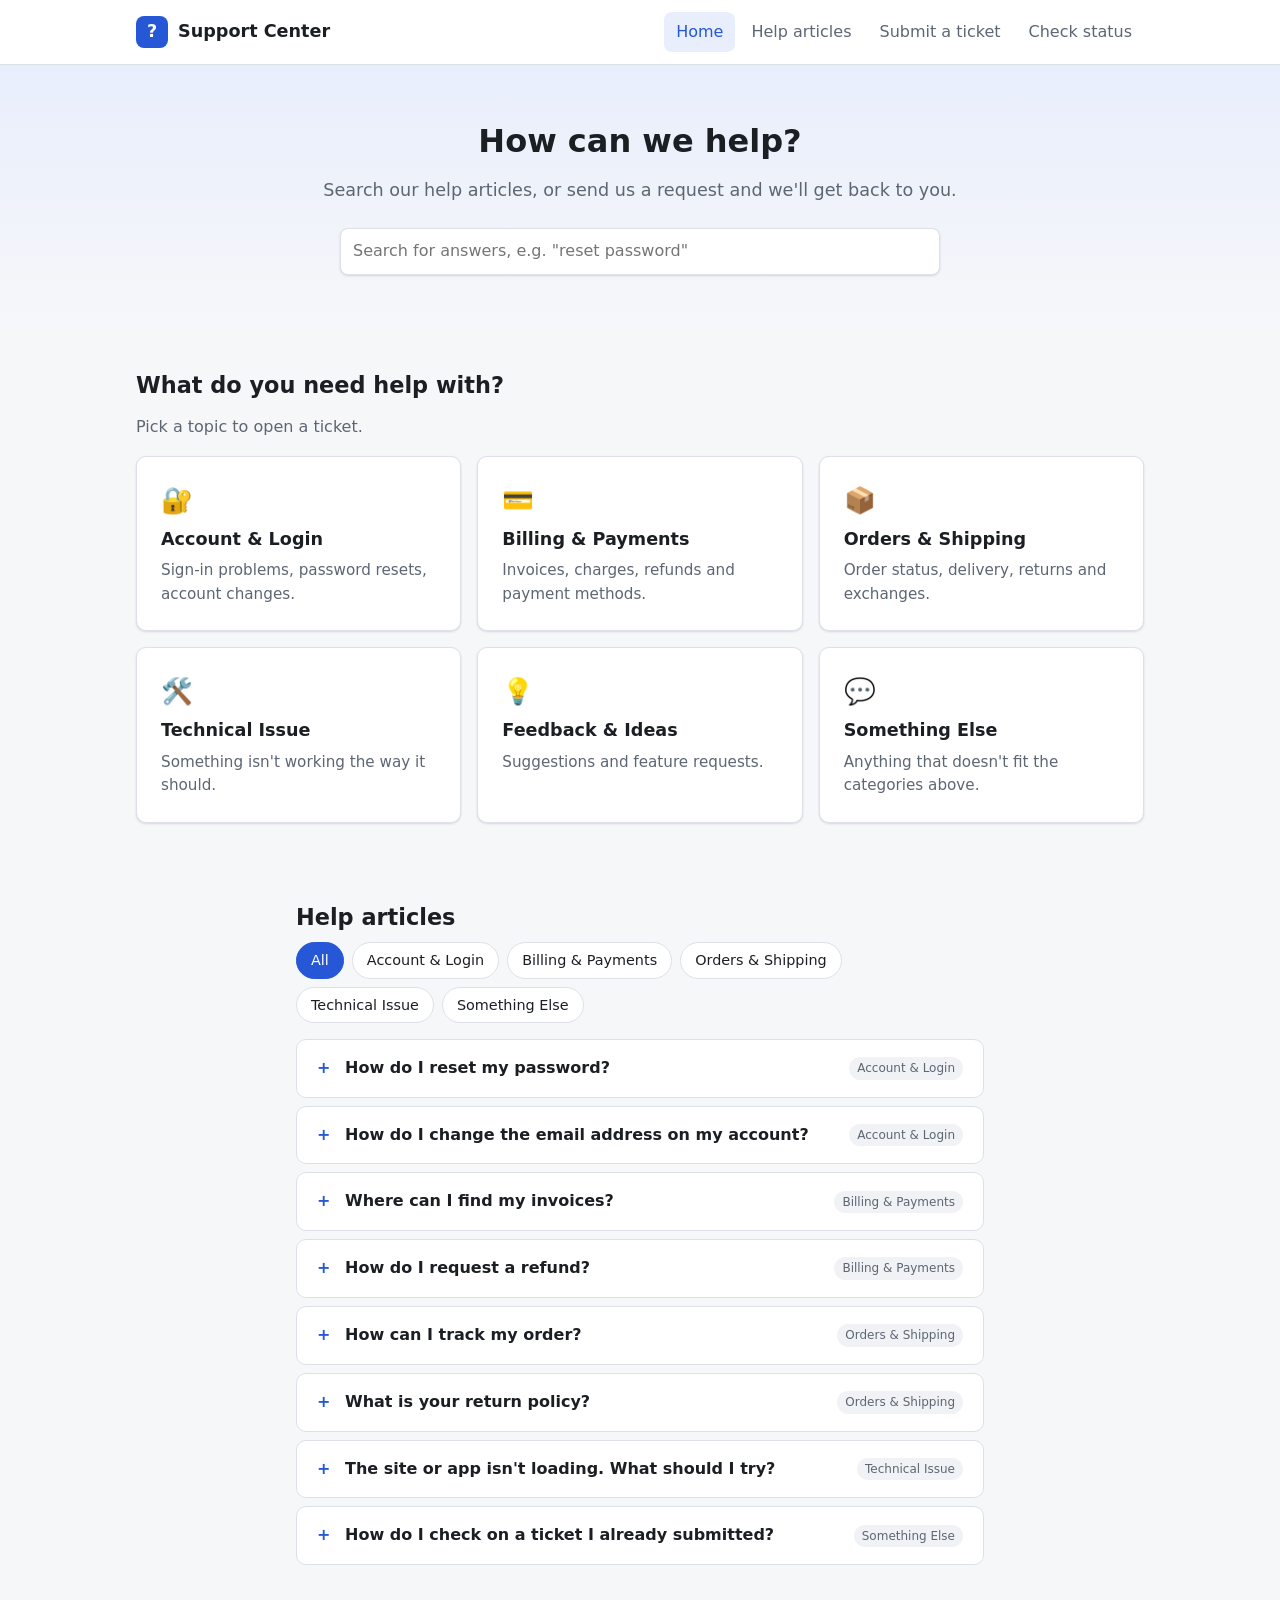
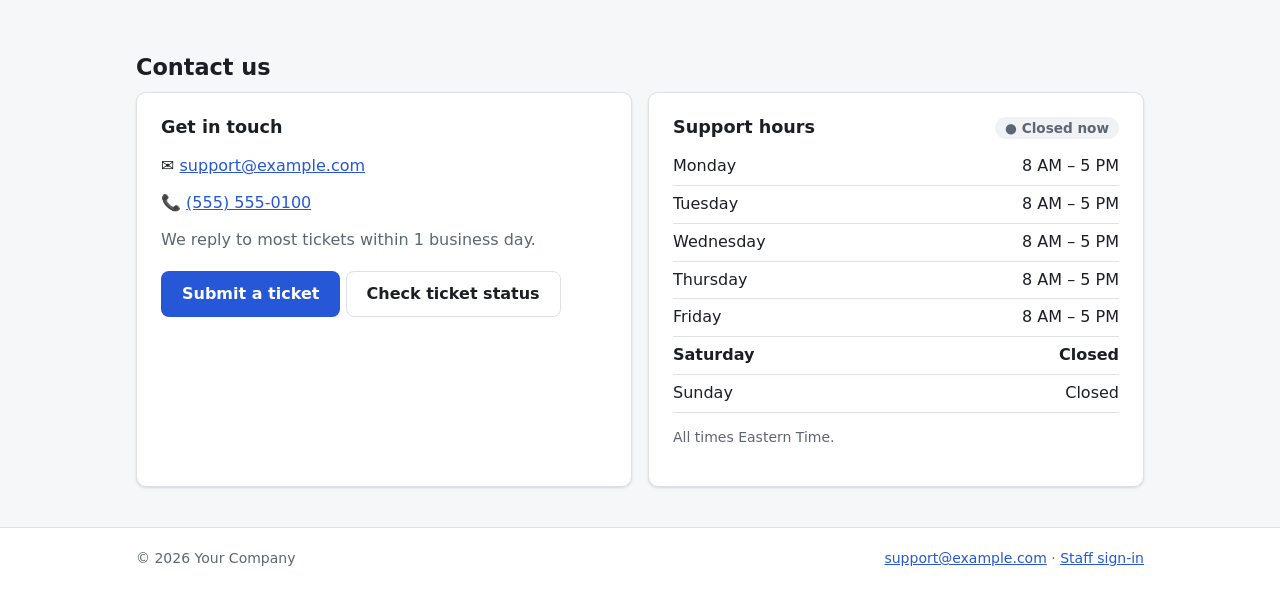
==== index.html @ 33b0af4a "Helpdesk site: help articles, ticket form, status lookup, staff queue Co-Authored-By: Claude Opus 5." ====
<!doctype html>
<html lang="en">
<head>
  <meta charset="utf-8">
  <meta name="viewport" content="width=device-width, initial-scale=1">
  <title></title>
  <link rel="stylesheet" href="assets/style.css">
</head>
<body>
  <header id="site-header" class="site-header"></header>

  <main>
    <section class="hero">
      <div class="container narrow">
        <h1>How can we help?</h1>
        <p>Search our help articles, or send us a request and we'll get back to you.</p>
        <div class="search-box">
          <input id="search" type="search" placeholder="Search for answers, e.g. &quot;reset password&quot;" aria-label="Search help articles">
          <div id="search-results" class="search-results"></div>
        </div>
      </div>
    </section>

    <section class="section">
      <div class="container">
        <h2>What do you need help with?</h2>
        <p class="muted">Pick a topic to open a ticket.</p>
        <div id="categories" class="grid"></div>
      </div>
    </section>

    <section class="section" id="faq">
      <div class="container narrow">
        <h2>Help articles</h2>
        <div id="faq-filters" class="faq-filters"></div>
        <div id="faq-list"></div>
      </div>
    </section>

    <section class="section" id="contact">
      <div class="container">
        <h2>Contact us</h2>
        <div class="two-col">
          <div class="card">
            <h3>Get in touch</h3>
            <ul id="contact-list" class="contact-list"></ul>
            <a class="btn btn-primary" href="submit.html">Submit a ticket</a>
            <a class="btn btn-secondary" href="status.html">Check ticket status</a>
          </div>
          <div class="card">
            <h3 style="display:flex;justify-content:space-between;align-items:center">Support hours <span id="open-badge"></span></h3>
            <div id="hours"></div>
          </div>
        </div>
      </div>
    </section>
  </main>

  <footer id="site-footer" class="site-footer"></footer>

  <script src="assets/config.js"></script>
  <script src="assets/faq.js"></script>
  <script src="assets/app.js"></script>
  <script>
    renderChrome("home");

    document.getElementById("categories").innerHTML = CFG.categories
      .map((c) => `<a class="card cat-card" href="submit.html?category=${encodeURIComponent(c.id)}">
        <span class="cat-icon" aria-hidden="true">${c.icon}</span>
        <h3>${esc(c.name)}</h3><p>${esc(c.description)}</p></a>`)
      .join("");

    // Hero search
    const searchInput = document.getElementById("search");
    const searchResults = document.getElementById("search-results");
    searchInput.addEventListener("input", () => {
      const q = searchInput.value.trim();
      if (!q) { searchResults.innerHTML = ""; return; }
      const hits = searchFaq(q, 5);
      searchResults.innerHTML = hits.length
        ? hits.map(faqItemHtml).join("")
        : `<div class="card">No articles match “${esc(q)}”. <a href="submit.html">Submit a ticket</a> and we'll help.</div>`;
    });

    // FAQ list with category filter (only categories that have articles)
    let activeCat = "all";
    const usedCats = CFG.categories.filter((c) => HELPDESK_FAQ.some((f) => f.category === c.id));
    const filters = document.getElementById("faq-filters");
    function renderFaq() {
      filters.innerHTML = [{ id: "all", name: "All" }, ...usedCats]
        .map((c) => `<button class="chip" data-cat="${esc(c.id)}" aria-pressed="${c.id === activeCat}">${esc(c.name)}</button>`)
        .join("");
      document.getElementById("faq-list").innerHTML = HELPDESK_FAQ
        .filter((f) => activeCat === "all" || f.category === activeCat)
        .map(faqItemHtml)
        .join("");
    }
    filters.addEventListener("click", (e) => {
      const btn = e.target.closest(".chip");
      if (btn) { activeCat = btn.dataset.cat; renderFaq(); }
    });
    renderFaq();

    // Contact and hours
    document.getElementById("contact-list").innerHTML = `
      <li>✉️ <a href="mailto:${esc(CFG.contact.email)}">${esc(CFG.contact.email)}</a></li>
      <li>📞 <a href="tel:${esc(CFG.contact.phone.replace(/[^\d+]/g, ""))}">${esc(CFG.contact.phone)}</a></li>
      <li class="muted">${esc(CFG.contact.responseTime)}</li>`;
    document.getElementById("hours").innerHTML = hoursTableHtml();
    document.getElementById("open-badge").innerHTML = openBadgeHtml();
  </script>
</body>
</html>
---- assets/style.css ----
:root {
  --bg: #f6f7f9;
  --surface: #ffffff;
  --surface-2: #f0f2f5;
  --border: #dde1e7;
  --text: #1b1f24;
  --muted: #5d6673;
  --accent: #2557d6;
  --accent-hover: #1c46b3;
  --accent-soft: #e8eefc;
  --on-accent: #ffffff;
  --ok: #1d7a46;
  --ok-soft: #e3f4ea;
  --warn: #8a5a00;
  --warn-soft: #fff4dc;
  --danger: #b42318;
  --danger-soft: #fdecea;
  --radius: 10px;
  --shadow: 0 1px 2px rgba(16, 24, 40, 0.06), 0 1px 3px rgba(16, 24, 40, 0.08);
  color-scheme: light;
}

@media (prefers-color-scheme: dark) {
  :root {
    --bg: #111418;
    --surface: #1a1e24;
    --surface-2: #232830;
    --border: #2f353e;
    --text: #e8eaed;
    --muted: #9aa3ae;
    --accent: #6b93ff;
    --accent-hover: #87a7ff;
    --accent-soft: #1f2a44;
    --on-accent: #0b1020;
    --ok: #5cc98a;
    --ok-soft: #173325;
    --warn: #f0b84d;
    --warn-soft: #3a2e14;
    --danger: #ff7a6e;
    --danger-soft: #3d1c19;
    --shadow: none;
    color-scheme: dark;
  }
}

* { box-sizing: border-box; }

body {
  margin: 0;
  background: var(--bg);
  color: var(--text);
  font: 16px/1.55 system-ui, -apple-system, "Segoe UI", Roboto, sans-serif;
  display: flex;
  flex-direction: column;
  min-height: 100vh;
}

main { flex: 1; }
a { color: var(--accent); }
a:hover { color: var(--accent-hover); }
h1, h2, h3 { line-height: 1.25; margin: 0 0 0.5em; }
h1 { font-size: 2rem; }
h2 { font-size: 1.4rem; }
h3 { font-size: 1.1rem; }
code { background: var(--surface-2); padding: 0.1em 0.35em; border-radius: 4px; font-size: 0.9em; }

.container { max-width: 1040px; margin: 0 auto; padding: 0 16px; }
.narrow { max-width: 720px; }
.muted { color: var(--muted); }
.small { font-size: 0.875rem; }
.section { padding: 40px 0; }
.hidden { display: none !important; }

/* Header ------------------------------------------------------------------ */
.site-header { background: var(--surface); border-bottom: 1px solid var(--border); }
.header-inner { display: flex; align-items: center; justify-content: space-between; height: 64px; }
.brand { display: flex; align-items: center; gap: 10px; font-weight: 700; font-size: 1.1rem; color: var(--text); text-decoration: none; }
.brand-mark {
  display: grid; place-items: center; width: 32px; height: 32px; border-radius: 8px;
  background: var(--accent); color: var(--on-accent); font-weight: 800;
}
.nav { display: flex; gap: 4px; }
.nav a { color: var(--muted); text-decoration: none; padding: 8px 12px; border-radius: 8px; font-weight: 500; }
.nav a:hover { color: var(--text); background: var(--surface-2); }
.nav a[aria-current="page"] { color: var(--accent); background: var(--accent-soft); }
.nav-toggle { display: none; background: none; border: 1px solid var(--border); border-radius: 8px; color: var(--text); font-size: 1.2rem; padding: 4px 10px; cursor: pointer; }

@media (max-width: 720px) {
  .nav-toggle { display: block; }
  .nav { display: none; position: absolute; top: 64px; left: 0; right: 0; flex-direction: column; background: var(--surface); border-bottom: 1px solid var(--border); padding: 8px 16px; z-index: 10; }
  .nav-open .nav { display: flex; }
  .site-header { position: relative; }
}

/* Footer ------------------------------------------------------------------ */
.site-footer { border-top: 1px solid var(--border); background: var(--surface); color: var(--muted); font-size: 0.875rem; }
.footer-inner { display: flex; flex-wrap: wrap; gap: 8px; justify-content: space-between; padding: 20px 16px; }

/* Hero -------------------------------------------------------------------- */
.hero { background: linear-gradient(180deg, var(--accent-soft), var(--bg)); padding: 56px 0 40px; text-align: center; }
.hero p { color: var(--muted); font-size: 1.1rem; margin: 0 0 24px; }
.search-box { position: relative; max-width: 600px; margin: 0 auto; }
.search-box input { width: 100%; padding: 14px 18px; font-size: 1.05rem; border-radius: 999px; border: 1px solid var(--border); background: var(--surface); color: var(--text); box-shadow: var(--shadow); }
.search-box input:focus { outline: 2px solid var(--accent); outline-offset: 1px; }
.search-results { text-align: left; margin-top: 16px; }

/* Cards ------------------------------------------------------------------- */
.card { background: var(--surface); border: 1px solid var(--border); border-radius: var(--radius); padding: 24px; box-shadow: var(--shadow); }
.grid { display: grid; gap: 16px; grid-template-columns: repeat(auto-fill, minmax(280px, 1fr)); }
.cat-card { display: block; text-decoration: none; color: var(--text); transition: border-color 0.15s, transform 0.15s; }
.cat-card:hover { border-color: var(--accent); transform: translateY(-2px); color: var(--text); }
.cat-icon { font-size: 1.6rem; display: block; margin-bottom: 8px; }
.cat-card p { margin: 0; color: var(--muted); font-size: 0.95rem; }

.two-col { display: grid; gap: 16px; grid-template-columns: 1fr 1fr; }
@media (max-width: 720px) { .two-col { grid-template-columns: 1fr; } }

/* FAQ --------------------------------------------------------------------- */
.faq-filters { display: flex; flex-wrap: wrap; gap: 8px; margin-bottom: 16px; }
.chip { border: 1px solid var(--border); background: var(--surface); color: var(--text); border-radius: 999px; padding: 6px 14px; cursor: pointer; font: inherit; font-size: 0.9rem; }
.chip[aria-pressed="true"] { background: var(--accent); border-color: var(--accent); color: var(--on-accent); }
.faq-item { background: var(--surface); border: 1px solid var(--border); border-radius: var(--radius); margin-bottom: 8px; }
.faq-item summary { cursor: pointer; padding: 16px 20px; font-weight: 600; display: flex; justify-content: space-between; gap: 12px; align-items: center; list-style: none; }
.faq-item summary::-webkit-details-marker { display: none; }
.faq-item summary::before { content: "+"; color: var(--accent); font-weight: 700; width: 1em; flex-shrink: 0; }
.faq-item[open] summary::before { content: "–"; }
.faq-item summary > :first-child { flex: 1; }
.faq-cat { font-size: 0.75rem; font-weight: 500; color: var(--muted); background: var(--surface-2); padding: 2px 8px; border-radius: 999px; white-space: nowrap; margin-left: auto; }
.faq-answer { padding: 0 20px 16px 52px; }
.faq-answer p:first-child, .faq-answer ol:first-child, .faq-answer ul:first-child { margin-top: 0; }

/* Hours ------------------------------------------------------------------- */
.hours-table { width: 100%; border-collapse: collapse; }
.hours-table th, .hours-table td { text-align: left; padding: 6px 0; border-bottom: 1px solid var(--border); font-weight: 400; }
.hours-table td { text-align: right; }
.hours-table tr.today th, .hours-table tr.today td { font-weight: 700; }
.open-pill { font-size: 0.85rem; font-weight: 600; padding: 3px 10px; border-radius: 999px; }
.open-pill.open { color: var(--ok); background: var(--ok-soft); }
.open-pill.closed { color: var(--muted); background: var(--surface-2); }
.contact-list { list-style: none; padding: 0; margin: 0 0 12px; }
.contact-list li { padding: 6px 0; }

/* Forms ------------------------------------------------------------------- */
.field { margin-bottom: 18px; }
.field label { display: block; font-weight: 600; margin-bottom: 6px; }
.field .hint { font-weight: 400; color: var(--muted); font-size: 0.875rem; }
input[type="text"], input[type="email"], input[type="tel"], input[type="password"], input[type="search"], select, textarea {
  width: 100%; padding: 10px 12px; font: inherit; color: var(--text); background: var(--surface);
  border: 1px solid var(--border); border-radius: 8px;
}
input:focus, select:focus, textarea:focus { outline: 2px solid var(--accent); outline-offset: -1px; border-color: transparent; }
textarea { min-height: 140px; resize: vertical; }
.row { display: grid; gap: 16px; grid-template-columns: 1fr 1fr; }
@media (max-width: 600px) { .row { grid-template-columns: 1fr; } }
.hp-field { position: absolute; left: -9999px; }

.cat-picker { display: grid; gap: 8px; grid-template-columns: repeat(auto-fill, minmax(200px, 1fr)); }
.cat-picker label { display: flex; align-items: center; gap: 10px; padding: 12px; border: 1px solid var(--border); border-radius: 8px; cursor: pointer; font-weight: 500; background: var(--surface); }
.cat-picker input { accent-color: var(--accent); }
.cat-picker label:has(input:checked) { border-color: var(--accent); background: var(--accent-soft); }

.btn { display: inline-block; font: inherit; font-weight: 600; padding: 10px 20px; border-radius: 8px; border: 1px solid transparent; cursor: pointer; text-decoration: none; text-align: center; }
.btn-primary { background: var(--accent); color: var(--on-accent); }
.btn-primary:hover { background: var(--accent-hover); color: var(--on-accent); }
.btn-secondary { background: var(--surface); color: var(--text); border-color: var(--border); }
.btn-secondary:hover { background: var(--surface-2); color: var(--text); }
.btn:disabled { opacity: 0.6; cursor: wait; }
.btn-sm { padding: 6px 12px; font-size: 0.875rem; }

.notice { padding: 14px 16px; border-radius: 8px; margin-bottom: 18px; border: 1px solid transparent; }
.notice-warn { background: var(--warn-soft); color: var(--warn); }
.notice-error { background: var(--danger-soft); color: var(--danger); }
.notice-ok { background: var(--ok-soft); color: var(--ok); }
.suggestions { background: var(--accent-soft); border-radius: 8px; padding: 12px 16px; margin: -6px 0 18px; }
.suggestions .faq-item { margin-bottom: 6px; }

/* Ticket view ------------------------------------------------------------- */
.badge { display: inline-block; font-size: 0.78rem; font-weight: 600; padding: 2px 10px; border-radius: 999px; white-space: nowrap; }
.badge-open { background: var(--accent-soft); color: var(--accent); }
.badge-in_progress { background: var(--warn-soft); color: var(--warn); }
.badge-waiting_on_customer { background: var(--danger-soft); color: var(--danger); }
.badge-resolved { background: var(--ok-soft); color: var(--ok); }
.badge-closed { background: var(--surface-2); color: var(--muted); }
.prio-urgent { color: var(--danger); font-weight: 700; }
.prio-high { color: var(--warn); font-weight: 600; }

.ticket-ref { font-family: ui-monospace, Consolas, monospace; font-size: 1.6rem; font-weight: 700; letter-spacing: 0.05em; }
.meta { display: flex; flex-wrap: wrap; gap: 6px 20px; color: var(--muted); font-size: 0.9rem; margin-bottom: 16px; }
.thread { display: flex; flex-direction: column; gap: 12px; margin: 16px 0; }
.msg { border: 1px solid var(--border); border-radius: var(--radius); padding: 12px 16px; background: var(--surface); }
.msg-staff { background: var(--accent-soft); border-color: transparent; }
.msg-internal { background: var(--warn-soft); border-style: dashed; border-color: var(--warn); }
.msg-head { display: flex; justify-content: space-between; gap: 12px; font-size: 0.85rem; color: var(--muted); margin-bottom: 4px; }
.msg-head strong { color: var(--text); }
.msg-body { white-space: pre-wrap; overflow-wrap: anywhere; }

/* Admin ------------------------------------------------------------------- */
.admin-layout { display: grid; grid-template-columns: minmax(300px, 400px) 1fr; gap: 16px; align-items: start; }
@media (max-width: 900px) { .admin-layout { grid-template-columns: 1fr; } }
.toolbar { display: flex; flex-wrap: wrap; gap: 8px; margin-bottom: 12px; }
.toolbar > * { flex: 1 1 140px; width: auto; }
.ticket-list { list-style: none; margin: 0; padding: 0; max-height: 70vh; overflow-y: auto; border: 1px solid var(--border); border-radius: var(--radius); background: var(--surface); }
.ticket-list li { padding: 12px 14px; border-bottom: 1px solid var(--border); cursor: pointer; }
.ticket-list li:last-child { border-bottom: none; }
.ticket-list li:hover { background: var(--surface-2); }
.ticket-list li.active { background: var(--accent-soft); }
.tl-top { display: flex; justify-content: space-between; gap: 8px; font-size: 0.8rem; color: var(--muted); }
.tl-subject { font-weight: 600; margin: 2px 0; overflow: hidden; text-overflow: ellipsis; white-space: nowrap; }
.stats { display: flex; flex-wrap: wrap; gap: 8px; margin-bottom: 16px; }
.stat { background: var(--surface); border: 1px solid var(--border); border-radius: 8px; padding: 8px 14px; font-size: 0.875rem; }
.stat strong { font-size: 1.2rem; display: block; }
.detail-controls { display: flex; flex-wrap: wrap; gap: 8px; align-items: center; margin-bottom: 12px; }
.detail-controls select { width: auto; }
.checkbox { display: flex; align-items: center; gap: 8px; font-weight: 500; }
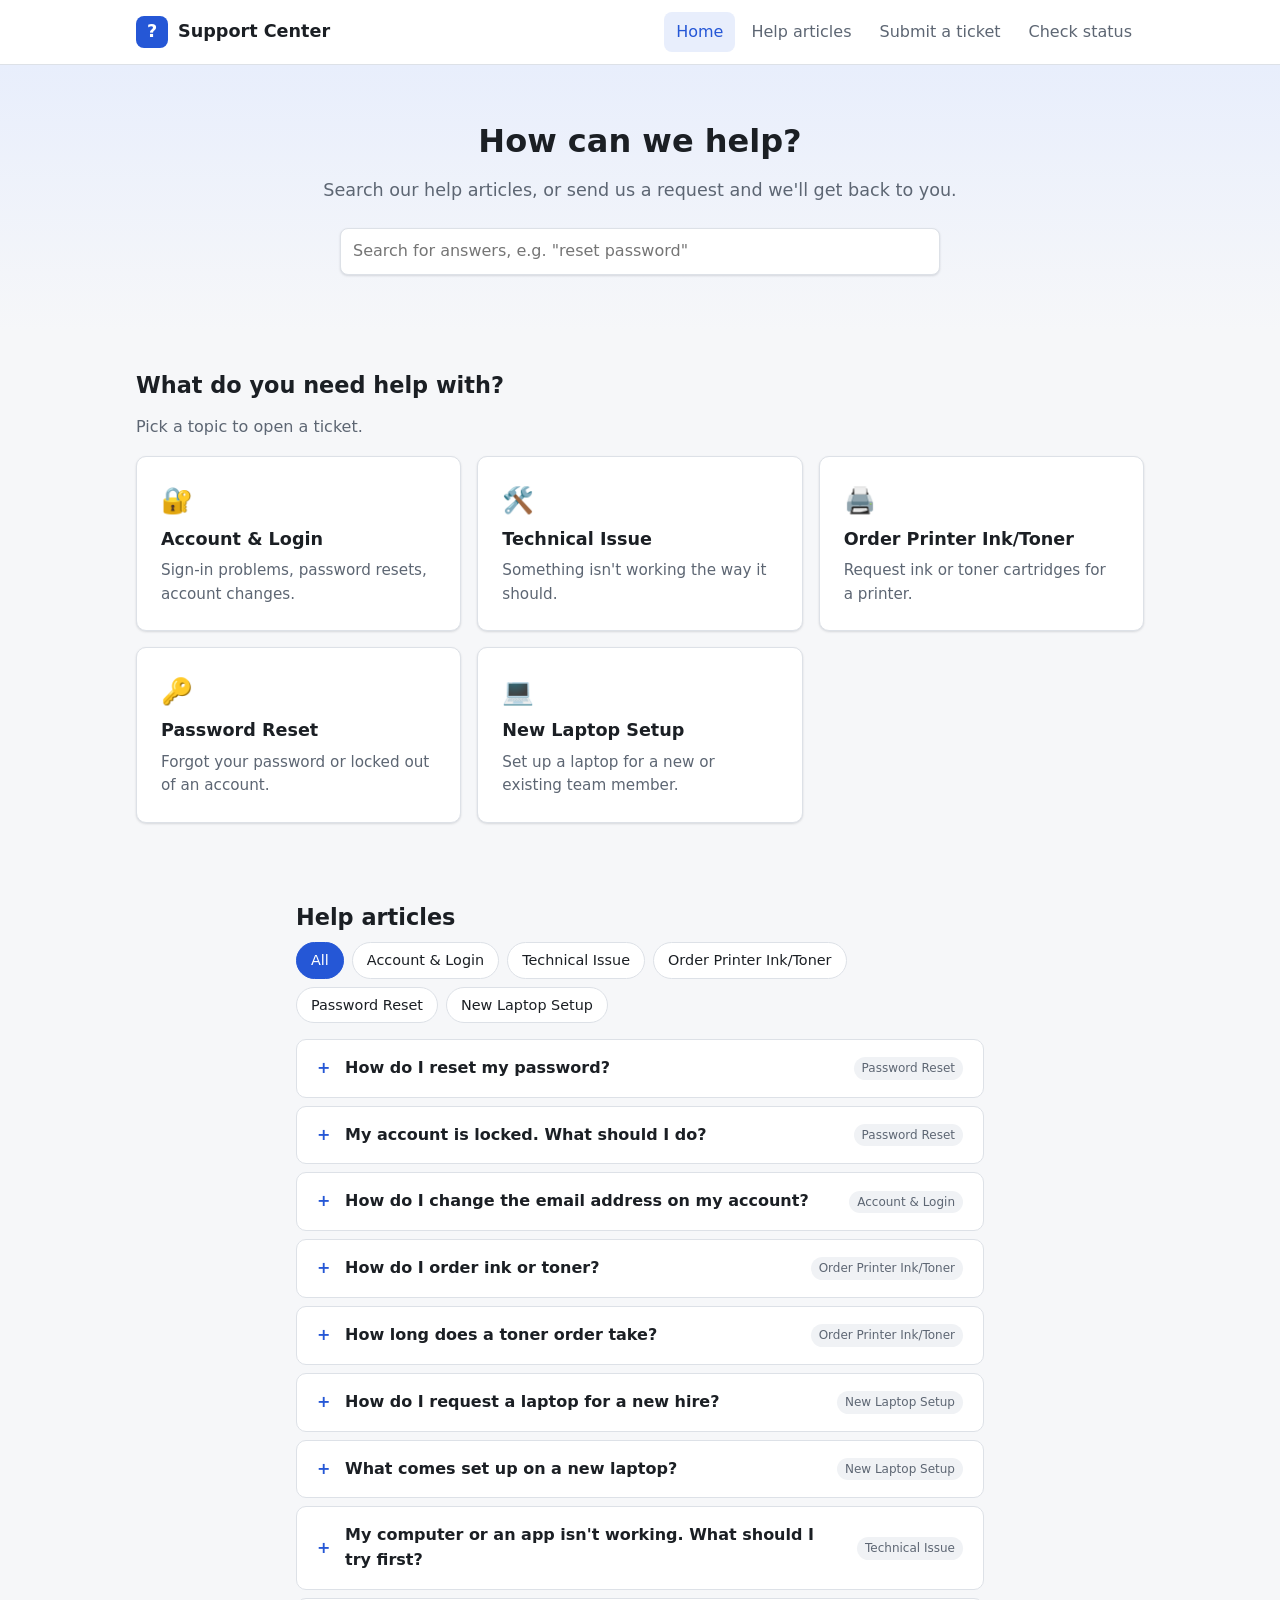
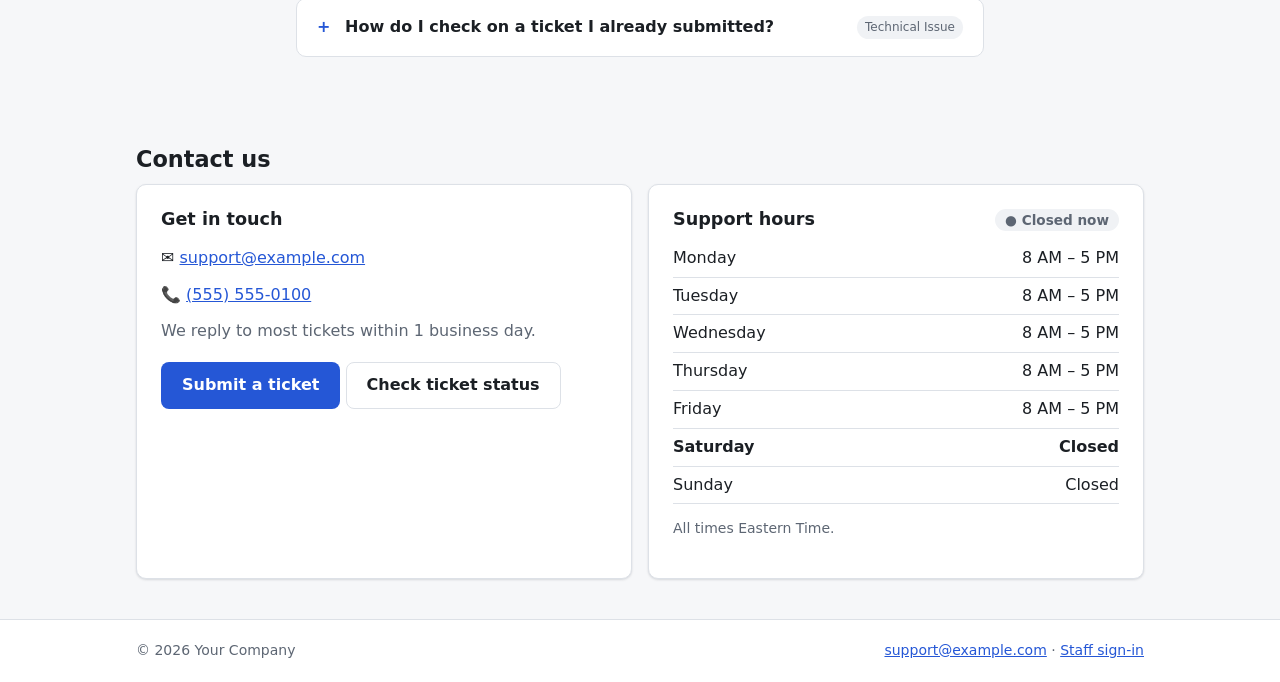
==== commit eee63551: "Switch categories to IT requests: toner, password reset, laptop setup Remove billing, orders, feedba" ====
--- a/index.html
+++ b/index.html
@@ -4,7 +4,7 @@
   <meta charset="utf-8">
   <meta name="viewport" content="width=device-width, initial-scale=1">
   <title></title>
-  <link rel="stylesheet" href="assets/style.css">
+  <link rel="stylesheet" href="assets/style.css?v=3">
 </head>
 <body>
   <header id="site-header" class="site-header"></header>
@@ -58,9 +58,9 @@
 
   <footer id="site-footer" class="site-footer"></footer>
 
-  <script src="assets/config.js"></script>
-  <script src="assets/faq.js"></script>
-  <script src="assets/app.js"></script>
+  <script src="assets/config.js?v=3"></script>
+  <script src="assets/faq.js?v=3"></script>
+  <script src="assets/app.js?v=3"></script>
   <script>
     renderChrome("home");
 
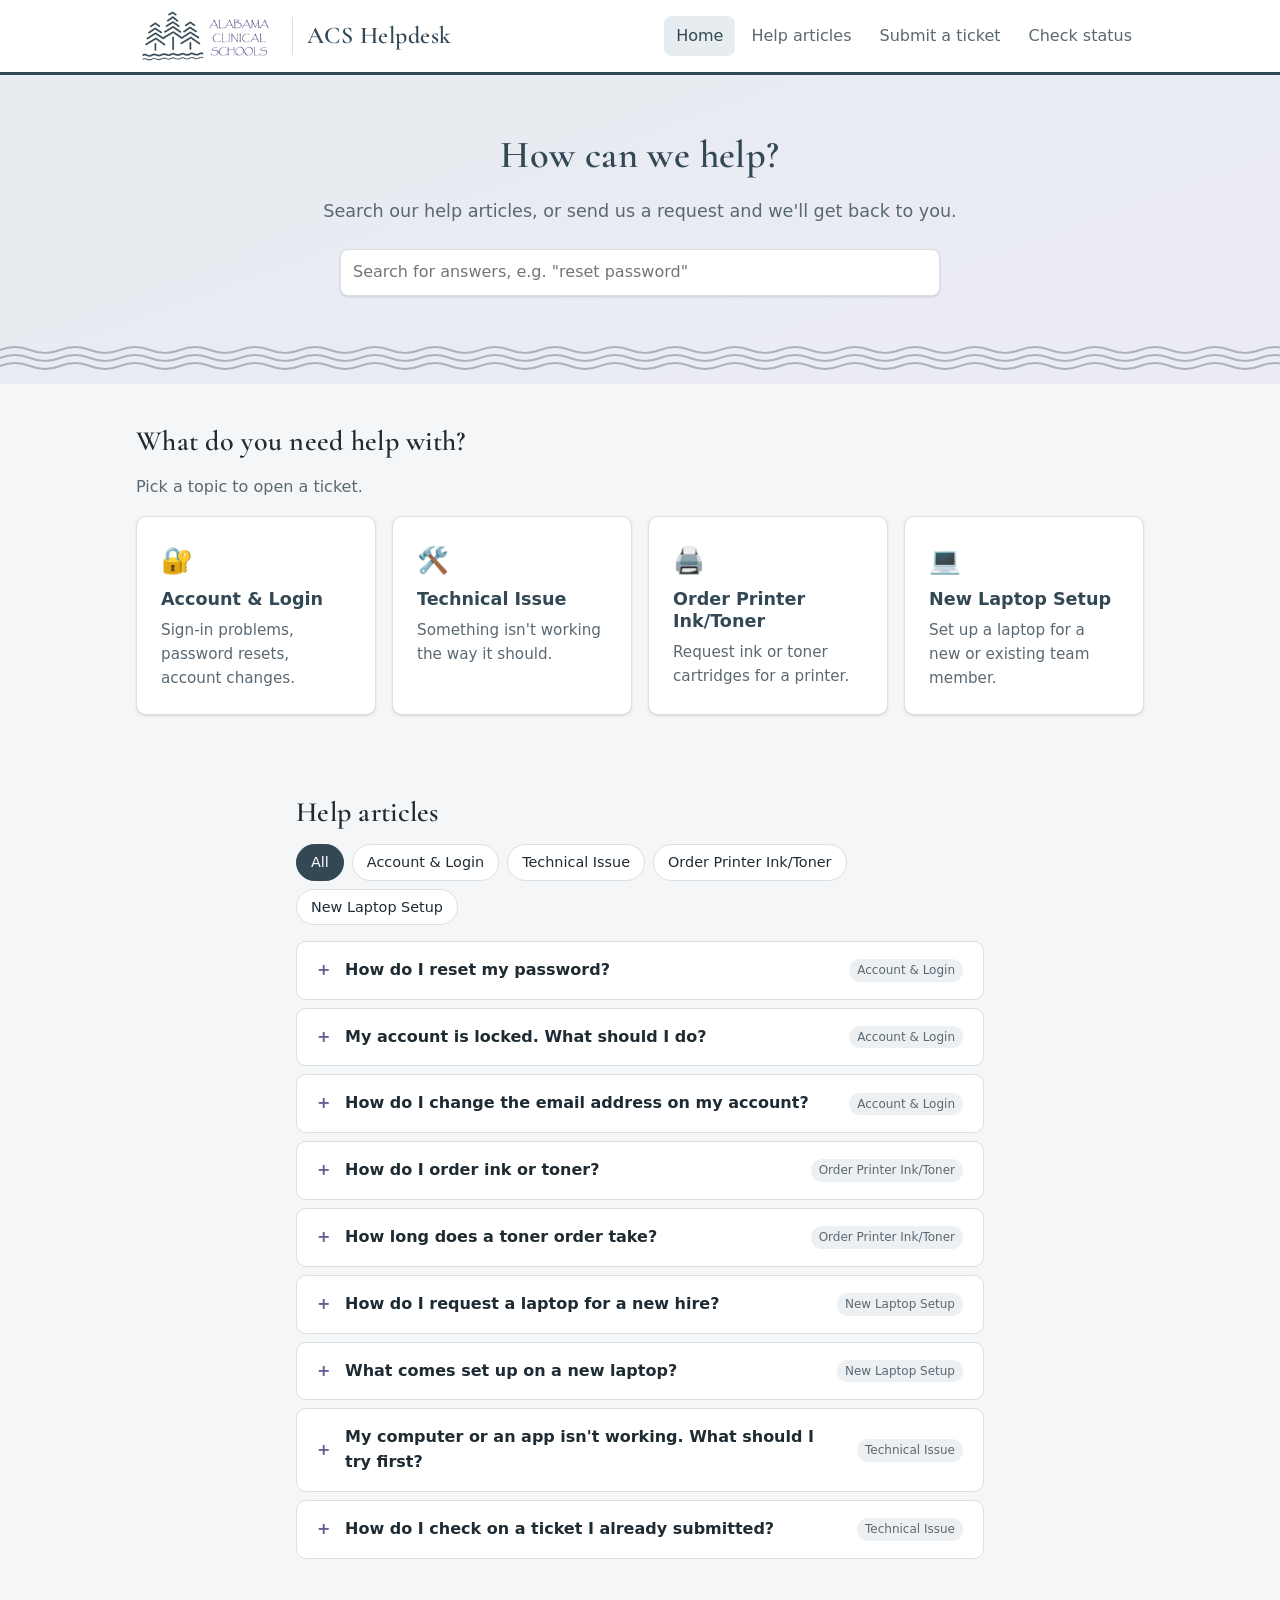
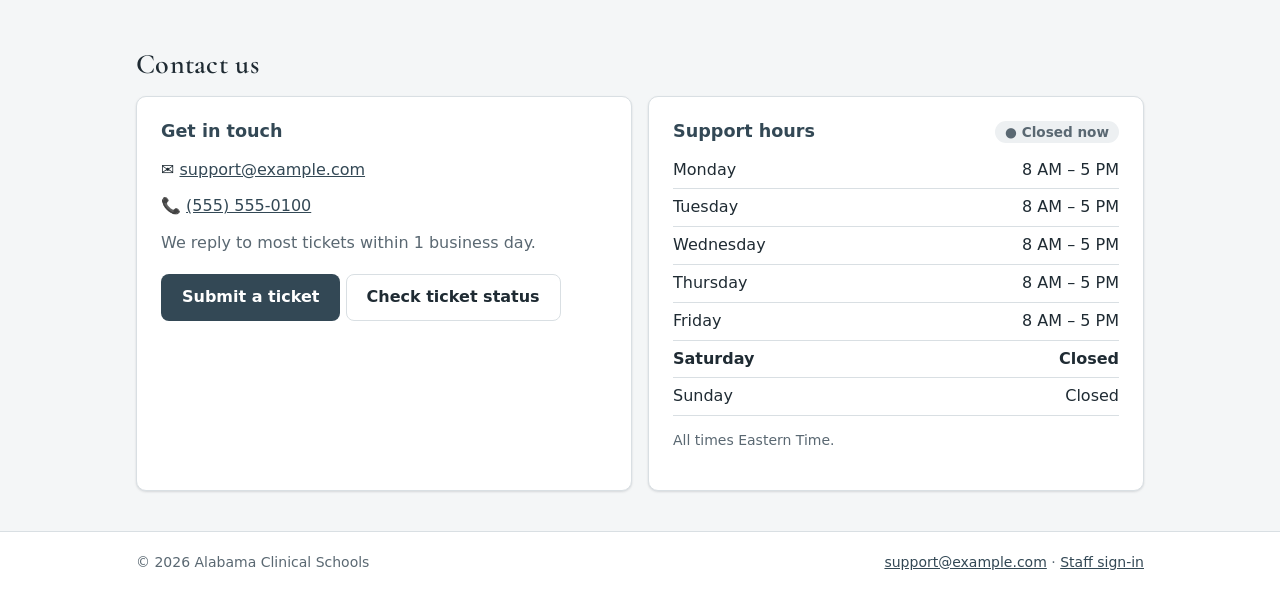
==== commit f86ed46c: "Brand as ACS Helpdesk with Alabama Clinical Schools logo and theme Remove the Password Reset categor" ====
--- a/index.html
+++ b/index.html
@@ -4,7 +4,11 @@
   <meta charset="utf-8">
   <meta name="viewport" content="width=device-width, initial-scale=1">
   <title></title>
-  <link rel="stylesheet" href="assets/style.css?v=3">
+  <link rel="icon" href="assets/favicon.svg?v=4" type="image/svg+xml">
+  <link rel="preconnect" href="https://fonts.googleapis.com">
+  <link rel="preconnect" href="https://fonts.gstatic.com" crossorigin>
+  <link rel="stylesheet" href="https://fonts.googleapis.com/css2?family=Cormorant+Garamond:wght@600;700&display=swap">
+  <link rel="stylesheet" href="assets/style.css?v=4">
 </head>
 <body>
   <header id="site-header" class="site-header"></header>
@@ -58,9 +62,9 @@
 
   <footer id="site-footer" class="site-footer"></footer>
 
-  <script src="assets/config.js?v=3"></script>
-  <script src="assets/faq.js?v=3"></script>
-  <script src="assets/app.js?v=3"></script>
+  <script src="assets/config.js?v=4"></script>
+  <script src="assets/faq.js?v=4"></script>
+  <script src="assets/app.js?v=4"></script>
   <script>
     renderChrome("home");
 
--- a/assets/style.css
+++ b/assets/style.css
@@ -1,14 +1,19 @@
+/* Theme colors come from the Alabama Clinical Schools logo:
+   slate (#334855, the trees and water) and indigo (#5f5e96, the lettering). */
 :root {
-  --bg: #f6f7f9;
+  --bg: #f4f6f7;
   --surface: #ffffff;
-  --surface-2: #f0f2f5;
-  --border: #dde1e7;
-  --text: #1b1f24;
-  --muted: #5d6673;
-  --accent: #2557d6;
-  --accent-hover: #1c46b3;
-  --accent-soft: #e8eefc;
+  --surface-2: #edf0f2;
+  --border: #d9dfe3;
+  --text: #1f2b33;
+  --muted: #5a6872;
+  --accent: #334855;
+  --accent-hover: #24343e;
+  --accent-soft: #e6ecef;
   --on-accent: #ffffff;
+  --brand-2: #5f5e96;
+  --brand-2-soft: #ecebf5;
+  --font-heading: "Cormorant Garamond", Georgia, "Times New Roman", serif;
   --ok: #1d7a46;
   --ok-soft: #e3f4ea;
   --warn: #8a5a00;
@@ -22,16 +27,18 @@
 
 @media (prefers-color-scheme: dark) {
   :root {
-    --bg: #111418;
-    --surface: #1a1e24;
-    --surface-2: #232830;
-    --border: #2f353e;
-    --text: #e8eaed;
-    --muted: #9aa3ae;
-    --accent: #6b93ff;
-    --accent-hover: #87a7ff;
-    --accent-soft: #1f2a44;
-    --on-accent: #0b1020;
+    --bg: #12181c;
+    --surface: #1a2227;
+    --surface-2: #222c32;
+    --border: #2f3b42;
+    --text: #e6ebee;
+    --muted: #9aa8b1;
+    --accent: #8fb3c4;
+    --accent-hover: #a9c6d4;
+    --accent-soft: #1f2e36;
+    --on-accent: #0f1a20;
+    --brand-2: #aeacdc;
+    --brand-2-soft: #26253d;
     --ok: #5cc98a;
     --ok-soft: #173325;
     --warn: #f0b84d;
@@ -59,8 +66,9 @@
 a { color: var(--accent); }
 a:hover { color: var(--accent-hover); }
 h1, h2, h3 { line-height: 1.25; margin: 0 0 0.5em; }
-h1 { font-size: 2rem; }
-h2 { font-size: 1.4rem; }
+h1, h2 { font-family: var(--font-heading); font-weight: 600; letter-spacing: 0.01em; }
+h1 { font-size: 2.4rem; }
+h2 { font-size: 1.75rem; }
 h3 { font-size: 1.1rem; }
 code { background: var(--surface-2); padding: 0.1em 0.35em; border-radius: 4px; font-size: 0.9em; }
 
@@ -72,13 +80,18 @@
 .hidden { display: none !important; }
 
 /* Header ------------------------------------------------------------------ */
-.site-header { background: var(--surface); border-bottom: 1px solid var(--border); }
-.header-inner { display: flex; align-items: center; justify-content: space-between; height: 64px; }
-.brand { display: flex; align-items: center; gap: 10px; font-weight: 700; font-size: 1.1rem; color: var(--text); text-decoration: none; }
-.brand-mark {
-  display: grid; place-items: center; width: 32px; height: 32px; border-radius: 8px;
-  background: var(--accent); color: var(--on-accent); font-weight: 800;
-}
+.site-header { background: var(--surface); border-bottom: 3px solid var(--accent); }
+.header-inner { display: flex; align-items: center; justify-content: space-between; height: 72px; }
+.brand { display: flex; align-items: center; gap: 14px; color: var(--accent); text-decoration: none; }
+.brand:hover { color: var(--accent); }
+/* The logo has a white background, so it sits on a white chip (visible as a chip only in dark mode). */
+.brand-logo { display: flex; background: #fff; border-radius: 6px; padding: 2px 4px; }
+.brand-logo img { display: block; height: 54px; width: auto; }
+.brand-name {
+  font-family: var(--font-heading); font-size: 1.5rem; font-weight: 600; letter-spacing: 0.02em;
+  padding-left: 14px; border-left: 1px solid var(--border); white-space: nowrap;
+}
+@media (max-width: 420px) { .brand-name { font-size: 1.2rem; padding-left: 10px; } .brand { gap: 10px; } .brand-logo img { height: 40px; } }
 .nav { display: flex; gap: 4px; }
 .nav a { color: var(--muted); text-decoration: none; padding: 8px 12px; border-radius: 8px; font-weight: 500; }
 .nav a:hover { color: var(--text); background: var(--surface-2); }
@@ -87,7 +100,7 @@
 
 @media (max-width: 720px) {
   .nav-toggle { display: block; }
-  .nav { display: none; position: absolute; top: 64px; left: 0; right: 0; flex-direction: column; background: var(--surface); border-bottom: 1px solid var(--border); padding: 8px 16px; z-index: 10; }
+  .nav { display: none; position: absolute; top: 72px; left: 0; right: 0; flex-direction: column; background: var(--surface); border-bottom: 1px solid var(--border); padding: 8px 16px; z-index: 10; }
   .nav-open .nav { display: flex; }
   .site-header { position: relative; }
 }
@@ -97,7 +110,17 @@
 .footer-inner { display: flex; flex-wrap: wrap; gap: 8px; justify-content: space-between; padding: 20px 16px; }
 
 /* Hero -------------------------------------------------------------------- */
-.hero { background: linear-gradient(180deg, var(--accent-soft), var(--bg)); padding: 56px 0 40px; text-align: center; }
+.hero {
+  position: relative; text-align: center; padding: 56px 0 72px;
+  background: linear-gradient(160deg, var(--accent-soft) 0%, var(--brand-2-soft) 100%);
+}
+.hero h1 { color: var(--accent); }
+/* Water lines echoing the logo. */
+.hero::after {
+  content: ""; position: absolute; left: 0; right: 0; bottom: 14px; height: 26px; opacity: 0.35; pointer-events: none;
+  background: url("data:image/svg+xml,%3Csvg xmlns='http://www.w3.org/2000/svg' width='120' height='26' viewBox='0 0 120 26'%3E%3Cg fill='none' stroke='%23334855' stroke-width='2'%3E%3Cpath d='M0 6 q15 -6 30 0 t30 0 t30 0 t30 0'/%3E%3Cpath d='M0 14 q15 -6 30 0 t30 0 t30 0 t30 0'/%3E%3Cpath d='M0 22 q15 -6 30 0 t30 0 t30 0 t30 0'/%3E%3C/g%3E%3C/svg%3E") repeat-x;
+}
+@media (prefers-color-scheme: dark) { .hero::after { filter: invert(1); opacity: 0.2; } }
 .hero p { color: var(--muted); font-size: 1.1rem; margin: 0 0 24px; }
 .search-box { position: relative; max-width: 600px; margin: 0 auto; }
 .search-box input { width: 100%; padding: 14px 18px; font-size: 1.05rem; border-radius: 999px; border: 1px solid var(--border); background: var(--surface); color: var(--text); box-shadow: var(--shadow); }
@@ -212,3 +235,12 @@
 .detail-controls { display: flex; flex-wrap: wrap; gap: 8px; align-items: center; margin-bottom: 12px; }
 .detail-controls select { width: auto; }
 .checkbox { display: flex; align-items: center; gap: 8px; font-weight: 500; }
+
+/* Brand accents */
+.cat-card h3 { color: var(--accent); }
+.cat-card:hover { border-color: var(--brand-2); }
+.faq-item summary::before { color: var(--brand-2); }
+.card h3 { color: var(--accent); }
+#categories { grid-template-columns: repeat(4, 1fr); }
+@media (max-width: 900px) { #categories { grid-template-columns: repeat(2, 1fr); } }
+@media (max-width: 520px) { #categories { grid-template-columns: 1fr; } }
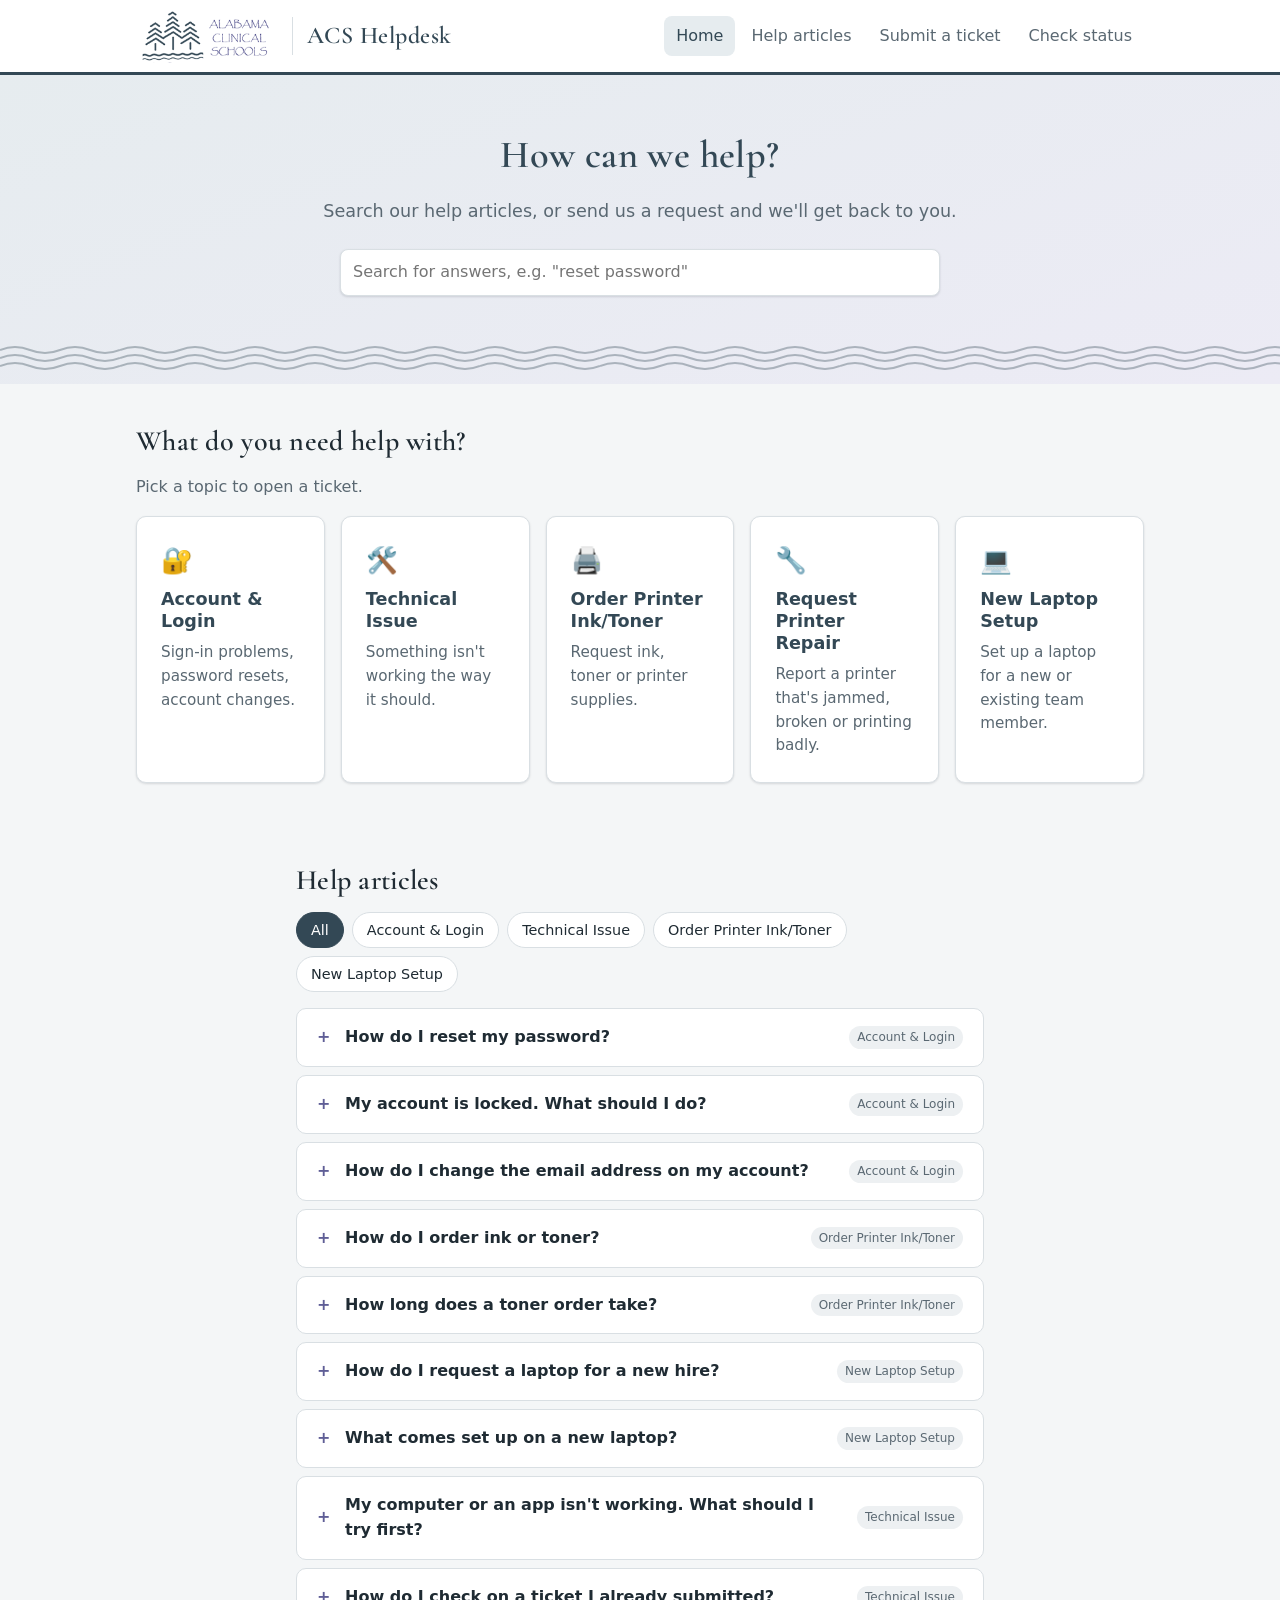
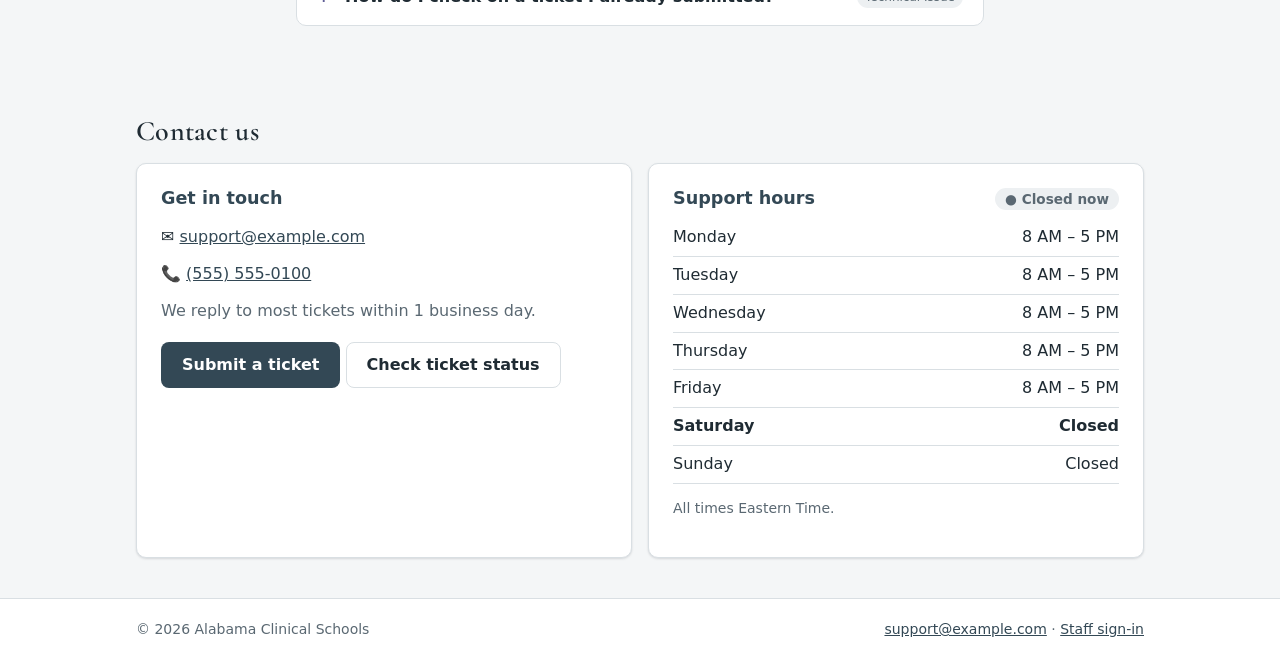
==== commit 3877846e: "Add quick printer forms: toner order and printer repair Toner and repair requests ask only for name," ====
--- a/index.html
+++ b/index.html
@@ -4,11 +4,11 @@
   <meta charset="utf-8">
   <meta name="viewport" content="width=device-width, initial-scale=1">
   <title></title>
-  <link rel="icon" href="assets/favicon.svg?v=4" type="image/svg+xml">
+  <link rel="icon" href="assets/favicon.svg?v=5" type="image/svg+xml">
   <link rel="preconnect" href="https://fonts.googleapis.com">
   <link rel="preconnect" href="https://fonts.gstatic.com" crossorigin>
   <link rel="stylesheet" href="https://fonts.googleapis.com/css2?family=Cormorant+Garamond:wght@600;700&display=swap">
-  <link rel="stylesheet" href="assets/style.css?v=4">
+  <link rel="stylesheet" href="assets/style.css?v=5">
 </head>
 <body>
   <header id="site-header" class="site-header"></header>
@@ -62,9 +62,9 @@
 
   <footer id="site-footer" class="site-footer"></footer>
 
-  <script src="assets/config.js?v=4"></script>
-  <script src="assets/faq.js?v=4"></script>
-  <script src="assets/app.js?v=4"></script>
+  <script src="assets/config.js?v=5"></script>
+  <script src="assets/faq.js?v=5"></script>
+  <script src="assets/app.js?v=5"></script>
   <script>
     renderChrome("home");
 
--- a/assets/style.css
+++ b/assets/style.css
@@ -244,3 +244,5 @@
 #categories { grid-template-columns: repeat(4, 1fr); }
 @media (max-width: 900px) { #categories { grid-template-columns: repeat(2, 1fr); } }
 @media (max-width: 520px) { #categories { grid-template-columns: 1fr; } }
+@media (min-width: 1000px) { #categories { grid-template-columns: repeat(5, 1fr); } }
+@media (min-width: 521px) and (max-width: 999px) { #categories { grid-template-columns: repeat(3, 1fr); } }
